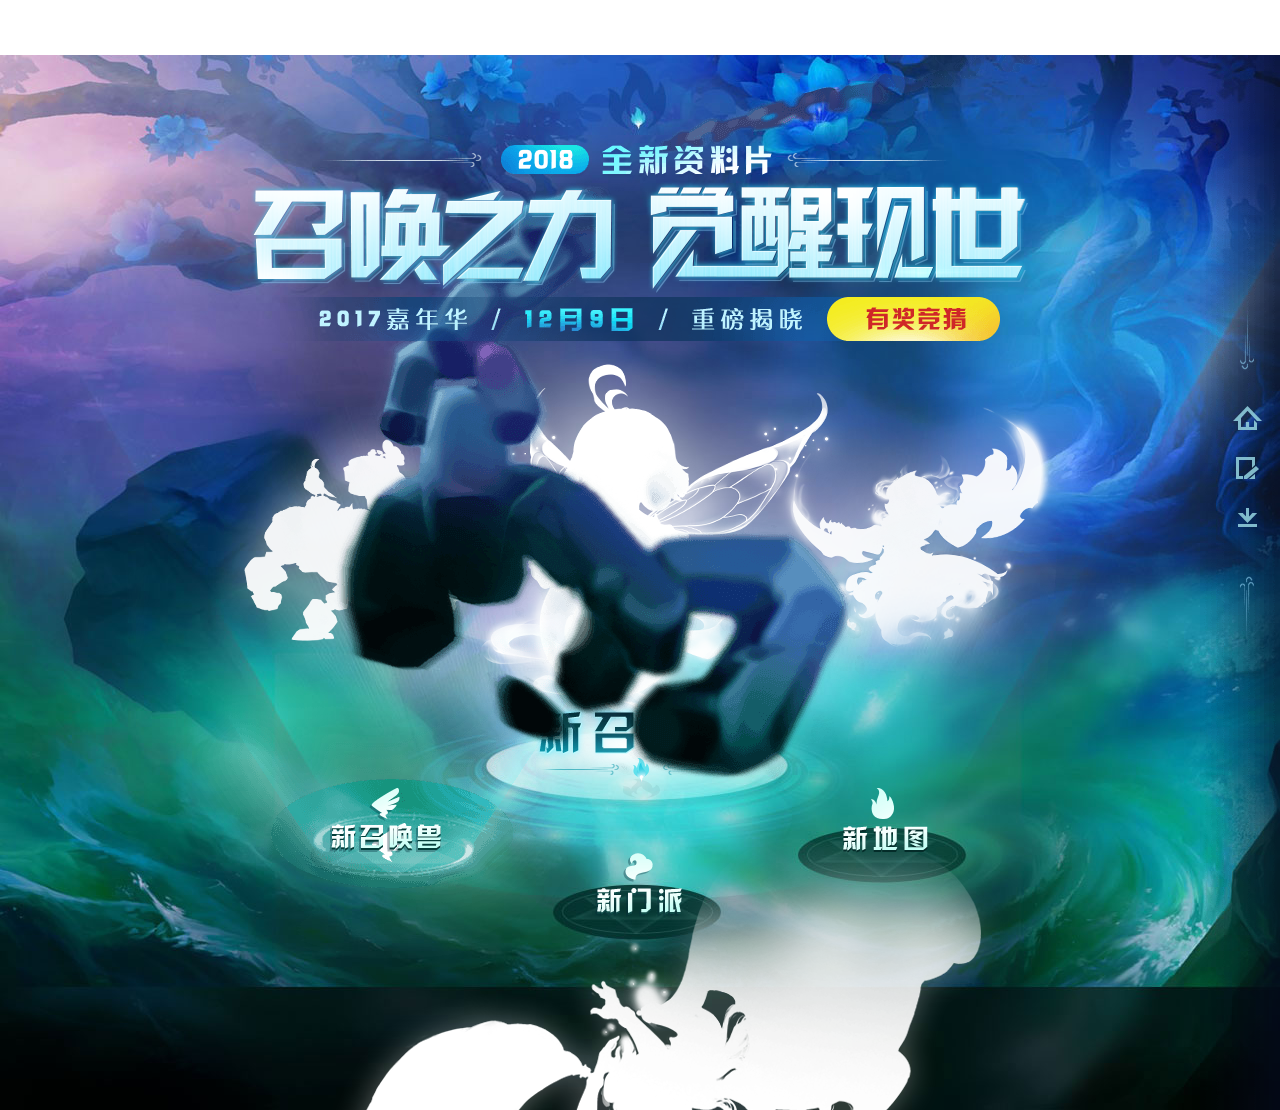
==== index.html @ ce8d1ef9 "upload" ====
<!doctype html>
<html>

<head>
    <meta charset="utf-8">
    <title>召唤之力，觉醒现世-2018《梦幻西游》电脑版全新资料片即将揭幕</title>
    <meta name="keywords" content="召唤之力,梦幻西游,资料片,2018,新门派,新召唤兽,新地图,觉醒">
    <meta name="description" content="《梦幻西游》电脑版全新资料片即将揭幕——召唤之力，觉醒现世">
    <meta name="renderer" content="webkit|ie-comp|ie-stand">
    <meta http-equiv="X-UA-Compatible" content="IE=edge,chrome=1">
    <meta name="renderer" content="webkit">
    <link rel="dns-prefetch" href="https://nie.res.netease.com">
    <!--[if lt IE 9]>
    <script src="http://res.nie.netease.com/comm/html5/html5shiv.js"></script>
    <![endif]-->
    <!--页面直接引用less文件-->
    <link rel="stylesheet" href="css/index.css">
    <script data-fixed="true">
        !function(){
            function params(u, p){
                var m = new RegExp("(?:&|/?)"+p+"=([^&$]+)").exec(u);
                return m ? m[1] : '';
            }
            if(/iphone|android|ipod/i.test(navigator.userAgent.toLowerCase()) == true && params(location.search, "from") != "mobile"){
                location.href = '//xyq.163.com/m/2017/zlp/xn/';
            }
        }();
    </script><!--ignore-->
</head>

<body>
    <!--分享设置-->
    <div id="share_content" class="hide">
        <h1>召唤之力，觉醒现世-2018《梦幻西游》电脑版全新资料片即将揭幕</h1>
        <div id="share_title" pub-name="分享标题">召唤之力，觉醒现世-2018《梦幻西游》电脑版全新资料片即将揭幕</div>
        <img id="share_pic" pub-name="分享图片" src="img/share.jpg">
        <div id="share_desc" pub-name="分享内容">《梦幻西游》电脑版全新资料片即将揭幕——召唤之力，觉醒现世</div>
    </div>
    <!--此乃头部-->
    <div id="NIE-topBar"></div>
    <div class="wrap" id="wrap">
        <div class="wbox">
            <div class="suolian-left layer" data-depth="0.2"></div>
            <div class="suolian-right layer" data-depth="0.1"></div>
        </div>
        
        <div class="piaoluo piaoluo1" id="piaoluo_a"></div>
        <div class="piaoluo piaoluo2" id="piaoluo_b"></div>
        <div class="flyflower hide"></div>
        <!-- <canvas class="flyflower" id="canvas"></canvas>-->
        <a href="//xyq.163.com/index.html" target="_blank" class="logo" title="logo"></a>
        <div class="slogan"></div>
        <div class="time">
            <a href="//xyq.netease.com/zt/2017/jnh/zhibo/index.html" target="_blank" class="btn" title="有奖竞猜"></a>
        </div>
        <div class="right-side">
            <div class="share">
                <a class="gw" href="//xyq.163.com/index.html" target="_blank" title="官网"></a>
                <a class="zc" href="//xyq.163.com/reg/" target="_blank" title="注册"></a>
                <a class="xz" href="//xyq.163.com/download/" target="_blank" title="下载"></a>
                <div id="NIE-share"></div>
            </div>            
        </div>
        <div class="new-slide">
            <div class="bd">
                <ul>
                    <li class="bdli1"><i></i><div class="txt"></div></li>
                    <li class="bdli2"><i></i><div class="txt"></div></li>
                    <li class="bdli3"><i></i><div class="txt"></div></li>
                </ul>
            </div>
            <div class="hd">
                <ul>
                    <li class="li1"></li>
                    <li class="li2"></li>
                    <li class="li3"></li>
                </ul>
            </div>
        </div>

        <!--此乃底部-->
        <div class="footer">
            <div id="NIE-copyRight"></div>
        </div>
    </div>
    
    <div class="Layer"></div>
    <!--视频弹层-->
    <div class="video-pop pop" id="video-pop">
        <a href="javascript:;" class="btn-close" title="close"></a>
        <div class="video-box"></div>
    </div>
    <div class="forcanvas" style="display: none">
        <img id="myImg1" src="img/hb_h1.png">
        <img id="myImg2" src="img/hb_h2.png">
        <img id="myImg3" src="img/hb_l1.png">
        <img id="myImg4" src="img/hb_l2.png">
    </div>
    <div style="display: none;" id="js_yingxiao" pub-name="营销点代码"></div><!--ignore-->  
    <script charset="utf-8" src="https://nie.res.netease.com/comm/js/jquery(mixNIE).1.11.js"></script>
    <script charset="utf-8" src="https://nie.res.netease.com/comm/js/nie/ref/jquery.superslide.js"></script>
    <script charset="utf-8" src="js/lib/jquery.mousewheel.js"></script>
    <script charset="utf-8" src="js/lib/parallax.js"></script>
    <!-- <script charset="utf-8" src="js/app/flyflowers.js"></script>   -->
    <script charset="utf-8" src="js/app/bundle.js"></script>  
    <!--usemin js(pkg/app.js)-->   
    <script charset="utf-8" src="js/app/common.js"></script>    
    <script charset="utf-8" src="js/app/index.js"></script>
    <!--end-->
</body>

</html>
---- css/index.css ----
@charset "utf-8";
/* CSS Document */
html,
body,
h1,
h2,
h3,
h4,
h5,
h6,
div,
dl,
dt,
dd,
ul,
ol,
li,
p,
blockquote,
pre,
hr,
figure,
table,
caption,
th,
td,
form,
fieldset,
legend,
input,
button,
textarea,
menu {
  margin: 0;
  padding: 0;
}
body {
  padding: 0;
  margin: 0;
  background: #f0f0f0;
}
html,
body,
fieldset,
img,
iframe,
abbr {
  border: 0;
}
li {
  list-style: none;
}
textarea {
  overflow: auto;
  resize: none;
}
a,
button {
  cursor: pointer;
}
h1,
h2,
h3,
h4,
h5,
h6,
strong,
b {
  font-weight: bold;
}
a,
a:hover {
  text-decoration: none;
  outline: none;
}
body,
textarea,
button {
  color: #fff;
}
html,
body {
  min-width: 1200px;
  margin: 0 auto;
  font-family: "Microsoft YaHei", simSun, "Lucida Grande", "Lucida Sans Unicode", Arial;
  font-size: 14px;
}
i,
em {
  font-style: normal;
}
.hide {
  display: none;
}
.blur {
  -webkit-filter: blur(5px);
  -moz-filter: blur(5px);
  -ms-filter: blur(5px);
  filter: blur(5px);
}
.clearfix:after {
  clear: both;
  content: '\0020';
  display: block;
  visibility: hidden;
  height: 0;
}
.clearfix {
  zoom: 1;
}
.inline-box {
  display: inline-block;
  zoom: 1;
}
/**.keyframes(demo_keyframes, {
    100% {
		.transform(rotate(360-43deg));
        margin-left: -20px;
        width: 26px;
	}
});*/
/*********** mixin function ***********/
/**
//如何声明
.ani_name(@n:ani_name){
    .keyframes(@n);
    .-frames(@-...){        
        0% {
            .opacity(0);
            @{-}transform: translate3d(0, 100%, 0);
        }
        100% {
            @{-}transform:scale(1,1);
            @{-}transform-origin:top;
        }
    }
}

//如何调用
.ani_name();
.animation(ani_name ease-out 0.4s 0.4s backwards);

**/
/**** DEMO
.opacity(0.5);
****/
/**** DEMO
.box-shadow(2px 2px 3px #aaaaaa);
****/
/**** DEMO
.inline-block();
****/
/**** DEMO
.background-rgba(rgba(255, 255, 255, 0.5));
****/
/**** DEMO
.gradient(top,#f7e7b8,#b48605);
****/
/**** DEMO
当第一个参数为top时，最后一个参数为高度，为了兼容ie低版本；
当第一个参数为left时，最后一个参数为宽度；
.gradient-opacity(top,rgba(255, 0, 0, 0),rgba(255, 0, 0, 0.5),60);
****/
#NIE-topBar {
  height: 55px;
  background: #fff;
}
.wbox {
  width: 1200px;
  margin: 0 auto;
  position: relative;
}
.wrap {
  margin: 0 auto;
  min-width: 1200px;
  max-width: 1920px;
  height: 1055px;
  position: relative;
  background: #ffffff url(../img/bg.jpg) center top no-repeat;
  overflow: hidden;
  -webkit-animation: fade ease 0.4s both 300ms 0 ease;
  -moz-animation: fade ease 0.4s both 300ms 0 ease;
  -ms-animation: fade ease 0.4s both 300ms 0 ease;
  animation: fade ease 0.4s both 300ms 0 ease;
  -o-animation: fade ease 0.4s both;
  -webkit-animation: fade ease 0.4s both;
  -moz-animation: fade ease 0.4s both;
  -ms-animation: fade ease 0.4s both;
  animation: fade ease 0.4s both;
}
.suolian-left {
  width: 947px;
  height: 724px;
  position: absolute;
  top: 0px;
  left: 50%;
  float: left;
  margin-left: -360px;
  background: url(../img/tsl.png);
  z-index: 1;
}
.suolian-left.ie {
  margin-left: -920px;
}
.suolian-right {
  width: 543px;
  height: 605px;
  position: absolute;
  top: 55px;
  left: 50%;
  float: left;
  margin-left: 940px;
  background: url(../img/tsr.png);
  z-index: 1;
}
.suolian-right.ie {
  margin-left: 380px;
}
.layer {
  -webkit-animation: fade ease 0.6s 0.5s both 300ms 0 ease;
  -moz-animation: fade ease 0.6s 0.5s both 300ms 0 ease;
  -ms-animation: fade ease 0.6s 0.5s both 300ms 0 ease;
  animation: fade ease 0.6s 0.5s both 300ms 0 ease;
  -o-animation: fade ease 0.6s 0.5s both;
  -webkit-animation: fade ease 0.6s 0.5s both;
  -moz-animation: fade ease 0.6s 0.5s both;
  -ms-animation: fade ease 0.6s 0.5s both;
  animation: fade ease 0.6s 0.5s both;
}
.flyflower {
  width: 1920px;
  height: 100%;
  position: absolute;
  top: 0;
  left: 50%;
  margin-left: -960px;
  background: url(../img/flower.png) center top no-repeat;
}
.piaoluo {
  pointer-events: none;
  width: 1000px;
  height: 130%;
  position: absolute !important;
  top: -440px;
  left: 50%;
  -o-transition: all 1s;
  -webkit-transition: all 1s;
  -moz-transition: all 1s;
  -ms-transition: all 1s;
  transition: all 1s;
}
.piaoluo.piaoluo2 {
  margin-left: -1000px;
}
.piaoluo.on {
  -webkit-opacity: 1;
  -moz-opacity: 1;
  opacity: 1;
  filter: alpha(opacity=100);
}
.flyflower1 {
  width: 1920px;
  height: 100%;
  position: absolute;
  top: 0;
  left: 50%;
}
.logo {
  width: 250px;
  height: 123px;
  display: block;
  position: absolute;
  top: 10px;
  left: 10px;
  z-index: 1;
  background: url(https://webinput.nie.netease.com/img/xyq/logo.png/250);
  -webkit-animation: fadeInDown 0.4s 0.4s both 300ms 0 ease;
  -moz-animation: fadeInDown 0.4s 0.4s both 300ms 0 ease;
  -ms-animation: fadeInDown 0.4s 0.4s both 300ms 0 ease;
  animation: fadeInDown 0.4s 0.4s both 300ms 0 ease;
  -o-animation: fadeInDown 0.4s 0.4s both;
  -webkit-animation: fadeInDown 0.4s 0.4s both;
  -moz-animation: fadeInDown 0.4s 0.4s both;
  -ms-animation: fadeInDown 0.4s 0.4s both;
  animation: fadeInDown 0.4s 0.4s both;
}
@-webkit-keyframes bounceIn {
  0%,
  20%,
  40%,
  60%,
  80%,
  100% {
    -webkit-transition-timing-function: cubic-bezier(0.215, 0.61, 0.355, 1);
  }
  0% {
    opacity: 0;
    -webkit-transform: scale3d(0, 0, 0);
  }
  40% {
    opacity: 1;
    -webkit-transform: scale3d(1.1, 1.1, 1.1);
  }
  70% {
    -webkit-transform: scale3d(0.9, 0.9, 0.9);
  }
  100% {
    opacity: 1;
    -webkit-transform: scale3d(1, 1, 1);
  }
}
@-moz-keyframes bounceIn {
  0%,
  20%,
  40%,
  60%,
  80%,
  100% {
    -moz-transition-timing-function: cubic-bezier(0.215, 0.61, 0.355, 1);
  }
  0% {
    opacity: 0;
    -moz-transform: scale3d(0, 0, 0);
  }
  40% {
    opacity: 1;
    -moz-transform: scale3d(1.1, 1.1, 1.1);
  }
  70% {
    -moz-transform: scale3d(0.9, 0.9, 0.9);
  }
  100% {
    opacity: 1;
    -moz-transform: scale3d(1, 1, 1);
  }
}
@-o-keyframes bounceIn {
  0%,
  20%,
  40%,
  60%,
  80%,
  100% {
    -o-transition-timing-function: cubic-bezier(0.215, 0.61, 0.355, 1);
  }
  0% {
    opacity: 0;
    -o-transform: scale3d(0, 0, 0);
  }
  40% {
    opacity: 1;
    -o-transform: scale3d(1.1, 1.1, 1.1);
  }
  70% {
    -o-transform: scale3d(0.9, 0.9, 0.9);
  }
  100% {
    opacity: 1;
    -o-transform: scale3d(1, 1, 1);
  }
}
@-ms-keyframes bounceIn {
  0%,
  20%,
  40%,
  60%,
  80%,
  100% {
    -ms-transition-timing-function: cubic-bezier(0.215, 0.61, 0.355, 1);
  }
  0% {
    opacity: 0;
    -ms-transform: scale3d(0, 0, 0);
  }
  40% {
    opacity: 1;
    -ms-transform: scale3d(1.1, 1.1, 1.1);
  }
  70% {
    -ms-transform: scale3d(0.9, 0.9, 0.9);
  }
  100% {
    opacity: 1;
    -ms-transform: scale3d(1, 1, 1);
  }
}
@keyframes bounceIn {
  0%,
  20%,
  40%,
  60%,
  80%,
  100% {
    transition-timing-function: cubic-bezier(0.215, 0.61, 0.355, 1);
  }
  0% {
    opacity: 0;
    transform: scale3d(0, 0, 0);
  }
  40% {
    opacity: 1;
    transform: scale3d(1.1, 1.1, 1.1);
  }
  70% {
    transform: scale3d(0.9, 0.9, 0.9);
  }
  100% {
    opacity: 1;
    transform: scale3d(1, 1, 1);
  }
}
@-webkit-keyframes bounceIn {
  0%,
  20%,
  40%,
  60%,
  80%,
  100% {
    -webkit-transition-timing-function: cubic-bezier(0.215, 0.61, 0.355, 1);
  }
  0% {
    opacity: 0;
    -webkit-transform: scale3d(0, 0, 0);
  }
  40% {
    opacity: 1;
    -webkit-transform: scale3d(1.1, 1.1, 1.1);
  }
  70% {
    -webkit-transform: scale3d(0.9, 0.9, 0.9);
  }
  100% {
    opacity: 1;
    -webkit-transform: scale3d(1, 1, 1);
  }
}
@-moz-keyframes bounceIn {
  0%,
  20%,
  40%,
  60%,
  80%,
  100% {
    -moz-transition-timing-function: cubic-bezier(0.215, 0.61, 0.355, 1);
  }
  0% {
    opacity: 0;
    -moz-transform: scale3d(0, 0, 0);
  }
  40% {
    opacity: 1;
    -moz-transform: scale3d(1.1, 1.1, 1.1);
  }
  70% {
    -moz-transform: scale3d(0.9, 0.9, 0.9);
  }
  100% {
    opacity: 1;
    -moz-transform: scale3d(1, 1, 1);
  }
}
@-o-keyframes bounceIn {
  0%,
  20%,
  40%,
  60%,
  80%,
  100% {
    -o-transition-timing-function: cubic-bezier(0.215, 0.61, 0.355, 1);
  }
  0% {
    opacity: 0;
    -o-transform: scale3d(0, 0, 0);
  }
  40% {
    opacity: 1;
    -o-transform: scale3d(1.1, 1.1, 1.1);
  }
  70% {
    -o-transform: scale3d(0.9, 0.9, 0.9);
  }
  100% {
    opacity: 1;
    -o-transform: scale3d(1, 1, 1);
  }
}
@-ms-keyframes bounceIn {
  0%,
  20%,
  40%,
  60%,
  80%,
  100% {
    -ms-transition-timing-function: cubic-bezier(0.215, 0.61, 0.355, 1);
  }
  0% {
    opacity: 0;
    -ms-transform: scale3d(0, 0, 0);
  }
  40% {
    opacity: 1;
    -ms-transform: scale3d(1.1, 1.1, 1.1);
  }
  70% {
    -ms-transform: scale3d(0.9, 0.9, 0.9);
  }
  100% {
    opacity: 1;
    -ms-transform: scale3d(1, 1, 1);
  }
}
@keyframes bounceIn {
  0%,
  20%,
  40%,
  60%,
  80%,
  100% {
    transition-timing-function: cubic-bezier(0.215, 0.61, 0.355, 1);
  }
  0% {
    opacity: 0;
    transform: scale3d(0, 0, 0);
  }
  40% {
    opacity: 1;
    transform: scale3d(1.1, 1.1, 1.1);
  }
  70% {
    transform: scale3d(0.9, 0.9, 0.9);
  }
  100% {
    opacity: 1;
    transform: scale3d(1, 1, 1);
  }
}
.slogan {
  width: 782px;
  height: 149px;
  position: absolute;
  top: 90px;
  left: 50%;
  margin-left: -391px;
  z-index: 1;
  background: url(../img/slogan.png);
  -webkit-animation: fadeInDown 0.4s 0.5s both 300ms 0 ease;
  -moz-animation: fadeInDown 0.4s 0.5s both 300ms 0 ease;
  -ms-animation: fadeInDown 0.4s 0.5s both 300ms 0 ease;
  animation: fadeInDown 0.4s 0.5s both 300ms 0 ease;
  -o-animation: fadeInDown 0.4s 0.5s both;
  -webkit-animation: fadeInDown 0.4s 0.5s both;
  -moz-animation: fadeInDown 0.4s 0.5s both;
  -ms-animation: fadeInDown 0.4s 0.5s both;
  animation: fadeInDown 0.4s 0.5s both;
}
@-webkit-keyframes fadeInDown {
  0% {
    -webkit-opacity: 0;
    -moz-opacity: 0;
    opacity: 0;
    filter: alpha(opacity=0);
    -webkit-transform: translate3d(0, -100%, 0);
  }
  100% {
    -webkit-opacity: 100;
    -moz-opacity: 100;
    opacity: 100;
    filter: alpha(opacity=10000);
    -webkit-transform: none;
  }
}
@-moz-keyframes fadeInDown {
  0% {
    -webkit-opacity: 0;
    -moz-opacity: 0;
    opacity: 0;
    filter: alpha(opacity=0);
    -moz-transform: translate3d(0, -100%, 0);
  }
  100% {
    -webkit-opacity: 100;
    -moz-opacity: 100;
    opacity: 100;
    filter: alpha(opacity=10000);
    -moz-transform: none;
  }
}
@-o-keyframes fadeInDown {
  0% {
    -webkit-opacity: 0;
    -moz-opacity: 0;
    opacity: 0;
    filter: alpha(opacity=0);
    -o-transform: translate3d(0, -100%, 0);
  }
  100% {
    -webkit-opacity: 100;
    -moz-opacity: 100;
    opacity: 100;
    filter: alpha(opacity=10000);
    -o-transform: none;
  }
}
@-ms-keyframes fadeInDown {
  0% {
    -webkit-opacity: 0;
    -moz-opacity: 0;
    opacity: 0;
    filter: alpha(opacity=0);
    -ms-transform: translate3d(0, -100%, 0);
  }
  100% {
    -webkit-opacity: 100;
    -moz-opacity: 100;
    opacity: 100;
    filter: alpha(opacity=10000);
    -ms-transform: none;
  }
}
@keyframes fadeInDown {
  0% {
    -webkit-opacity: 0;
    -moz-opacity: 0;
    opacity: 0;
    filter: alpha(opacity=0);
    transform: translate3d(0, -100%, 0);
  }
  100% {
    -webkit-opacity: 100;
    -moz-opacity: 100;
    opacity: 100;
    filter: alpha(opacity=10000);
    transform: none;
  }
}
@-webkit-keyframes fadeInDown {
  0% {
    -webkit-opacity: 0;
    -moz-opacity: 0;
    opacity: 0;
    filter: alpha(opacity=0);
    -webkit-transform: translate3d(0, -100%, 0);
  }
  100% {
    -webkit-opacity: 100;
    -moz-opacity: 100;
    opacity: 100;
    filter: alpha(opacity=10000);
    -webkit-transform: none;
  }
}
@-moz-keyframes fadeInDown {
  0% {
    -webkit-opacity: 0;
    -moz-opacity: 0;
    opacity: 0;
    filter: alpha(opacity=0);
    -moz-transform: translate3d(0, -100%, 0);
  }
  100% {
    -webkit-opacity: 100;
    -moz-opacity: 100;
    opacity: 100;
    filter: alpha(opacity=10000);
    -moz-transform: none;
  }
}
@-o-keyframes fadeInDown {
  0% {
    -webkit-opacity: 0;
    -moz-opacity: 0;
    opacity: 0;
    filter: alpha(opacity=0);
    -o-transform: translate3d(0, -100%, 0);
  }
  100% {
    -webkit-opacity: 100;
    -moz-opacity: 100;
    opacity: 100;
    filter: alpha(opacity=10000);
    -o-transform: none;
  }
}
@-ms-keyframes fadeInDown {
  0% {
    -webkit-opacity: 0;
    -moz-opacity: 0;
    opacity: 0;
    filter: alpha(opacity=0);
    -ms-transform: translate3d(0, -100%, 0);
  }
  100% {
    -webkit-opacity: 100;
    -moz-opacity: 100;
    opacity: 100;
    filter: alpha(opacity=10000);
    -ms-transform: none;
  }
}
@keyframes fadeInDown {
  0% {
    -webkit-opacity: 0;
    -moz-opacity: 0;
    opacity: 0;
    filter: alpha(opacity=0);
    transform: translate3d(0, -100%, 0);
  }
  100% {
    -webkit-opacity: 100;
    -moz-opacity: 100;
    opacity: 100;
    filter: alpha(opacity=10000);
    transform: none;
  }
}
.time {
  width: 707px;
  height: 44px;
  position: absolute;
  top: 242px;
  left: 50%;
  margin-left: -450px;
  z-index: 1;
  background: url(../img/time.png);
  -webkit-animation: fadeInDown 0.4s 0.4s both 300ms 0 ease;
  -moz-animation: fadeInDown 0.4s 0.4s both 300ms 0 ease;
  -ms-animation: fadeInDown 0.4s 0.4s both 300ms 0 ease;
  animation: fadeInDown 0.4s 0.4s both 300ms 0 ease;
  -o-animation: fadeInDown 0.4s 0.4s both;
  -webkit-animation: fadeInDown 0.4s 0.4s both;
  -moz-animation: fadeInDown 0.4s 0.4s both;
  -ms-animation: fadeInDown 0.4s 0.4s both;
  animation: fadeInDown 0.4s 0.4s both;
}
.time .btn {
  width: 173px;
  height: 44px;
  position: absolute;
  top: 0;
  right: -103px;
  background: url(../img/btn.png);
  -webkit-animation: hori ease-in-out 0.6s alternate infinite 300ms 0 ease;
  -moz-animation: hori ease-in-out 0.6s alternate infinite 300ms 0 ease;
  -ms-animation: hori ease-in-out 0.6s alternate infinite 300ms 0 ease;
  animation: hori ease-in-out 0.6s alternate infinite 300ms 0 ease;
  -o-animation: hori ease-in-out 0.6s alternate infinite;
  -webkit-animation: hori ease-in-out 0.6s alternate infinite;
  -moz-animation: hori ease-in-out 0.6s alternate infinite;
  -ms-animation: hori ease-in-out 0.6s alternate infinite;
  animation: hori ease-in-out 0.6s alternate infinite;
}
.new-slide {
  width: 1390px;
  height: 600px;
  position: absolute;
  top: 162px;
  left: 50%;
  margin-left: -695px;
  -webkit-animation: fade 0.5s 0.4s both 300ms 0 ease;
  -moz-animation: fade 0.5s 0.4s both 300ms 0 ease;
  -ms-animation: fade 0.5s 0.4s both 300ms 0 ease;
  animation: fade 0.5s 0.4s both 300ms 0 ease;
  -o-animation: fade 0.5s 0.4s both;
  -webkit-animation: fade 0.5s 0.4s both;
  -moz-animation: fade 0.5s 0.4s both;
  -ms-animation: fade 0.5s 0.4s both;
  animation: fade 0.5s 0.4s both;
}
.new-slide .bd li {
  width: 1390px;
  height: 600px;
  position: relative;
}
.new-slide .bd li i {
  width: 612px;
  height: 436px;
  display: block;
  position: absolute;
  bottom: 0;
}
.new-slide .bd li .txt {
  width: 399px;
  height: 160px;
  position: absolute;
  top: 450px;
  left: 50%;
  margin-left: -200px;
}
.new-slide .bd li.bdli1 i {
  left: 141px;
  bottom: -148px;
  background: url(../img/icon_xzhs_h.png);
}
.new-slide .bd li.bdli2 i {
  width: 525px;
  height: 425px;
  left: 50%;
  margin-left: -264px;
  bottom: -200px;
  background: url(../img/icon_xmp_h.png);
}
.new-slide .bd li.bdli3 i {
  right: 142px;
  bottom: -148px;
  background: url(../img/icon_xdt_h.png);
}
.new-slide .bd li.bdli1 .txt {
  background: url(../img/xzhs_txt.png) center center no-repeat;
}
.new-slide .bd li.bdli2 .txt {
  background: url(../img/xmp_txt.png) center center no-repeat;
}
.new-slide .bd li.bdli3 .txt {
  background: url(../img/xdt_txt.png) center center no-repeat;
}
.new-slide .bd li.on .txt {
  -webkit-animation: fadeDown 0.4s 0.2s both 300ms 0 ease;
  -moz-animation: fadeDown 0.4s 0.2s both 300ms 0 ease;
  -ms-animation: fadeDown 0.4s 0.2s both 300ms 0 ease;
  animation: fadeDown 0.4s 0.2s both 300ms 0 ease;
  -o-animation: fadeDown 0.4s 0.2s both;
  -webkit-animation: fadeDown 0.4s 0.2s both;
  -moz-animation: fadeDown 0.4s 0.2s both;
  -ms-animation: fadeDown 0.4s 0.2s both;
  animation: fadeDown 0.4s 0.2s both;
}
.new-slide .bdli1 {
  background: url(../img/xzhs.png) 56% bottom no-repeat;
}
.new-slide .bdli2 {
  background: url(../img/xmp.png) 54% bottom no-repeat;
}
.new-slide .bdli3 {
  background: url(../img/xdt.png) center 50px no-repeat;
}
.new-slide .hd li {
  width: 170px;
  height: 96px;
  left: 50%;
  position: absolute;
  cursor: pointer;
  bottom: -36px;
  -o-transition: all 0.5s;
  -webkit-transition: all 0.5s;
  -moz-transition: all 0.5s;
  -ms-transition: all 0.5s;
  transition: all 0.5s;
}
.new-slide .hd li.on {
  -webkit-opacity: 0;
  -moz-opacity: 0;
  opacity: 0;
  filter: alpha(opacity=0);
  bottom: -56px;
}
.new-slide .hd .li1 {
  margin-left: -340px;
  background: url(../img/icon_xzhs.png) center bottom no-repeat;
}
.new-slide .hd .li2 {
  margin-left: -87px;
  bottom: -100px;
  background: url(../img/icon_xmp.png) center bottom no-repeat;
}
.new-slide .hd .li2.on {
  bottom: -120px;
}
.new-slide .hd .li3 {
  margin-left: 160px;
  background: url(../img/icon_xdt.png) center bottom no-repeat;
}
.right-side {
  width: 80px;
  height: 1055px;
  position: absolute;
  top: 0;
  right: 0;
  z-index: 2;
  background: url(../img/rbg.png);
  -webkit-animation: fadeInRight 0.4s 0.4s both 300ms 0 ease;
  -moz-animation: fadeInRight 0.4s 0.4s both 300ms 0 ease;
  -ms-animation: fadeInRight 0.4s 0.4s both 300ms 0 ease;
  animation: fadeInRight 0.4s 0.4s both 300ms 0 ease;
  -o-animation: fadeInRight 0.4s 0.4s both;
  -webkit-animation: fadeInRight 0.4s 0.4s both;
  -moz-animation: fadeInRight 0.4s 0.4s both;
  -ms-animation: fadeInRight 0.4s 0.4s both;
  animation: fadeInRight 0.4s 0.4s both;
}
@-webkit-keyframes fadeInRight {
  0% {
    -webkit-opacity: 0;
    -moz-opacity: 0;
    opacity: 0;
    filter: alpha(opacity=0);
    -webkit-transform: translate(100%, 0);
  }
  100% {
    -webkit-opacity: 100;
    -moz-opacity: 100;
    opacity: 100;
    filter: alpha(opacity=10000);
    -webkit-transform: none;
  }
}
@-moz-keyframes fadeInRight {
  0% {
    -webkit-opacity: 0;
    -moz-opacity: 0;
    opacity: 0;
    filter: alpha(opacity=0);
    -moz-transform: translate(100%, 0);
  }
  100% {
    -webkit-opacity: 100;
    -moz-opacity: 100;
    opacity: 100;
    filter: alpha(opacity=10000);
    -moz-transform: none;
  }
}
@-o-keyframes fadeInRight {
  0% {
    -webkit-opacity: 0;
    -moz-opacity: 0;
    opacity: 0;
    filter: alpha(opacity=0);
    -o-transform: translate(100%, 0);
  }
  100% {
    -webkit-opacity: 100;
    -moz-opacity: 100;
    opacity: 100;
    filter: alpha(opacity=10000);
    -o-transform: none;
  }
}
@-ms-keyframes fadeInRight {
  0% {
    -webkit-opacity: 0;
    -moz-opacity: 0;
    opacity: 0;
    filter: alpha(opacity=0);
    -ms-transform: translate(100%, 0);
  }
  100% {
    -webkit-opacity: 100;
    -moz-opacity: 100;
    opacity: 100;
    filter: alpha(opacity=10000);
    -ms-transform: none;
  }
}
@keyframes fadeInRight {
  0% {
    -webkit-opacity: 0;
    -moz-opacity: 0;
    opacity: 0;
    filter: alpha(opacity=0);
    transform: translate(100%, 0);
  }
  100% {
    -webkit-opacity: 100;
    -moz-opacity: 100;
    opacity: 100;
    filter: alpha(opacity=10000);
    transform: none;
  }
}
@-webkit-keyframes fadeInRight {
  0% {
    -webkit-opacity: 0;
    -moz-opacity: 0;
    opacity: 0;
    filter: alpha(opacity=0);
    -webkit-transform: translate(100%, 0);
  }
  100% {
    -webkit-opacity: 100;
    -moz-opacity: 100;
    opacity: 100;
    filter: alpha(opacity=10000);
    -webkit-transform: none;
  }
}
@-moz-keyframes fadeInRight {
  0% {
    -webkit-opacity: 0;
    -moz-opacity: 0;
    opacity: 0;
    filter: alpha(opacity=0);
    -moz-transform: translate(100%, 0);
  }
  100% {
    -webkit-opacity: 100;
    -moz-opacity: 100;
    opacity: 100;
    filter: alpha(opacity=10000);
    -moz-transform: none;
  }
}
@-o-keyframes fadeInRight {
  0% {
    -webkit-opacity: 0;
    -moz-opacity: 0;
    opacity: 0;
    filter: alpha(opacity=0);
    -o-transform: translate(100%, 0);
  }
  100% {
    -webkit-opacity: 100;
    -moz-opacity: 100;
    opacity: 100;
    filter: alpha(opacity=10000);
    -o-transform: none;
  }
}
@-ms-keyframes fadeInRight {
  0% {
    -webkit-opacity: 0;
    -moz-opacity: 0;
    opacity: 0;
    filter: alpha(opacity=0);
    -ms-transform: translate(100%, 0);
  }
  100% {
    -webkit-opacity: 100;
    -moz-opacity: 100;
    opacity: 100;
    filter: alpha(opacity=10000);
    -ms-transform: none;
  }
}
@keyframes fadeInRight {
  0% {
    -webkit-opacity: 0;
    -moz-opacity: 0;
    opacity: 0;
    filter: alpha(opacity=0);
    transform: translate(100%, 0);
  }
  100% {
    -webkit-opacity: 100;
    -moz-opacity: 100;
    opacity: 100;
    filter: alpha(opacity=10000);
    transform: none;
  }
}
.right-side .share {
  width: 30px;
  position: absolute;
  top: 50%;
  right: 18px;
  margin-top: -200px;
}
.right-side .share:before,
.right-side .share:after {
  content: '';
  width: 14px;
  height: 77px;
  display: block;
  position: absolute;
  left: 50%;
  margin-left: -7px;
}
.right-side .share:before {
  top: -90px;
  background: url(../img/line1.png);
}
.right-side .share:after {
  bottom: -100px;
  background: url(../img/line2.png);
}
.right-side a {
  width: 30px;
  height: 30px;
  margin-top: 20px;
  display: block;
}
.right-side .gw {
  background: url(../img/home.png) center center no-repeat;
}
.right-side .gw:hover {
  background: url(../img/home_hover.png) center center no-repeat;
}
.right-side .zc {
  background: url(../img/ing.png) center center no-repeat;
}
.right-side .zc:hover {
  background: url(../img/ing_h.png) center center no-repeat;
}
.right-side .xz {
  background: url(../img/down.png) center center no-repeat;
}
.right-side .xz:hover {
  background: url(../img/down_h.png) center center no-repeat;
}
.right-side #NIE-share {
  text-align: center;
  margin-top: 20px;
}
.right-side #NIE-share .NIE-share {
  width: 30px;
}
.right-side #NIE-share .NIE-share .NIE-share-txt {
  height: 22px;
  line-height: 22px;
  font-size: 12px;
  margin-right: 6px;
  color: #fff;
  display: none;
}
.right-side #NIE-share .NIE-share .NIE-share-iconBtn a {
  color: #83bccc;
  font-size: 30px;
  margin-right: 0;
  margin-top: 8px;
  text-indent: -9999px;
  width: 30px!important;
  height: 30px!important;
}
.right-side #NIE-share .NIE-share .NIE-share-iconBtn a span {
  height: 22px;
  font-size: 22px;
  line-height: 22px;
}
.right-side #NIE-share .NIE-share .NIE-share-iconBtn a em {
  font-size: 12px;
  height: 22px;
  line-height: 22px;
}
.right-side #NIE-share .NIE-share .NIE-share-iconBtn a:hover {
  color: #bc9d59;
}
.right-side #NIE-share .NIE-share .NIE-share-iconBtn a.morebtn {
  margin-right: 0;
}
.right-side #NIE-share .NIE-share .NIE-share-btn23 {
  background: url(../img/share.png);
}
.right-side #NIE-share .NIE-share .NIE-share-btn22 {
  background: url(../img/share.png) 0 -39px;
}
.right-side #NIE-share .NIE-share .NIE-share-btn2 {
  background: url(../img/share.png) 0 -77px;
}
.right-side #NIE-share .NIE-share .morebtn {
  background: url(../img/share.png) 0 bottom;
}
.right-side #NIE-share .NIE-share .NIE-share-btn23:hover {
  background: url(../img/share_h.png);
}
.right-side #NIE-share .NIE-share .NIE-share-btn22:hover {
  background: url(../img/share_h.png) 0 -39px;
}
.right-side #NIE-share .NIE-share .NIE-share-btn2:hover {
  background: url(../img/share_h.png) 0 -77px;
}
.right-side #NIE-share .NIE-share .morebtn:hover {
  background: url(../img/share_h.png) 0 bottom;
}
.right-side #NIE-share .NIE-share .NIE-share1 .NIE-share-more {
  bottom: 0;
  right: 30px;
}
.right-side #NIE-share .NIE-share1 .NIE-share-more {
  top: 131px;
  right: 55px;
}
.right-side #NIE-share .NIE-share1 .NIE-share-more a {
  margin-top: 0;
}
/* 页脚 */
.footer {
  width: 100%;
  position: absolute;
  bottom: 38px;
}
.footer a {
  color: #fff;
}
.footer #NIE-copyRight-corp {
  padding: 0!important;
}
.footer #NIE-copyRight,
.footer #NIE-copyRight-corp {
  width: 1180px!important;
  margin: 0 auto;
  text-align: center!important;
}
.footer #NIE-copyRight #ncp-l3,
.footer #NIE-copyRight-corp #ncp-l3 {
  width: 100%;
  line-height: 1.6em;
}
.footer #NIE-copyRight .nie-copyright-new-inner {
  padding: 0px;
}
/***弹层***/
.video-pop {
  width: 800px;
  height: 510px;
  display: none;
  position: fixed;
  top: 50%;
  left: 50%;
  z-index: 10001;
}
.video-pop .btn-close {
  width: 58px;
  height: 58px;
  display: block;
  position: absolute;
  top: 0;
  right: -68px;
  background: url(../img/close.png) no-repeat;
  -o-transition: transform 0.4s ease-in-out;
  -webkit-transition: transform 0.4s ease-in-out;
  -moz-transition: transform 0.4s ease-in-out;
  -ms-transition: transform 0.4s ease-in-out;
  transition: transform 0.4s ease-in-out;
}
.video-pop .btn-close:hover {
  -o-transform: rotate(180deg);
  -webkit-transform: rotate(180deg);
  -moz-transform: rotate(180deg);
  -ms-transform: rotate(180deg);
  transform: rotate(180deg);
}
.video-pop .video-box {
  background: #fff;
  width: 800px;
  height: 450px;
}
::-webkit-input-placeholder {
  /* WebKit browsers */
  color: #806551;
}
:-moz-placeholder {
  /* Mozilla Firefox 4 to 18 */
  color: #806551;
}
::-moz-placeholder {
  /* Mozilla Firefox 19+ */
  color: #806551;
}
:-ms-input-placeholder {
  /* Internet Explorer 10+ */
  color: #806551;
}
@-webkit-keyframes rotate {
  0% {
    -o-transform: rotate(0);
    -webkit-transform: rotate(0);
    -moz-transform: rotate(0);
    -ms-transform: rotate(0);
    transform: rotate(0);
  }
  100% {
    -o-transform: rotate(360deg);
    -webkit-transform: rotate(360deg);
    -moz-transform: rotate(360deg);
    -ms-transform: rotate(360deg);
    transform: rotate(360deg);
  }
}
@-moz-keyframes rotate {
  0% {
    -o-transform: rotate(0);
    -webkit-transform: rotate(0);
    -moz-transform: rotate(0);
    -ms-transform: rotate(0);
    transform: rotate(0);
  }
  100% {
    -o-transform: rotate(360deg);
    -webkit-transform: rotate(360deg);
    -moz-transform: rotate(360deg);
    -ms-transform: rotate(360deg);
    transform: rotate(360deg);
  }
}
@-ms-keyframes rotate {
  0% {
    -o-transform: rotate(0);
    -webkit-transform: rotate(0);
    -moz-transform: rotate(0);
    -ms-transform: rotate(0);
    transform: rotate(0);
  }
  100% {
    -o-transform: rotate(360deg);
    -webkit-transform: rotate(360deg);
    -moz-transform: rotate(360deg);
    -ms-transform: rotate(360deg);
    transform: rotate(360deg);
  }
}
@-o-keyframes rotate {
  0% {
    -o-transform: rotate(0);
    -webkit-transform: rotate(0);
    -moz-transform: rotate(0);
    -ms-transform: rotate(0);
    transform: rotate(0);
  }
  100% {
    -o-transform: rotate(360deg);
    -webkit-transform: rotate(360deg);
    -moz-transform: rotate(360deg);
    -ms-transform: rotate(360deg);
    transform: rotate(360deg);
  }
}
@keyframes rotate {
  0% {
    -o-transform: rotate(0);
    -webkit-transform: rotate(0);
    -moz-transform: rotate(0);
    -ms-transform: rotate(0);
    transform: rotate(0);
  }
  100% {
    -o-transform: rotate(360deg);
    -webkit-transform: rotate(360deg);
    -moz-transform: rotate(360deg);
    -ms-transform: rotate(360deg);
    transform: rotate(360deg);
  }
}
@-webkit-keyframes fade {
  0% {
    -webkit-opacity: 0;
    -moz-opacity: 0;
    opacity: 0;
    filter: alpha(opacity=0);
  }
  100% {
    -webkit-opacity: 1;
    -moz-opacity: 1;
    opacity: 1;
    filter: alpha(opacity=100);
  }
}
@-moz-keyframes fade {
  0% {
    -webkit-opacity: 0;
    -moz-opacity: 0;
    opacity: 0;
    filter: alpha(opacity=0);
  }
  100% {
    -webkit-opacity: 1;
    -moz-opacity: 1;
    opacity: 1;
    filter: alpha(opacity=100);
  }
}
@-ms-keyframes fade {
  0% {
    -webkit-opacity: 0;
    -moz-opacity: 0;
    opacity: 0;
    filter: alpha(opacity=0);
  }
  100% {
    -webkit-opacity: 1;
    -moz-opacity: 1;
    opacity: 1;
    filter: alpha(opacity=100);
  }
}
@-o-keyframes fade {
  0% {
    -webkit-opacity: 0;
    -moz-opacity: 0;
    opacity: 0;
    filter: alpha(opacity=0);
  }
  100% {
    -webkit-opacity: 1;
    -moz-opacity: 1;
    opacity: 1;
    filter: alpha(opacity=100);
  }
}
@keyframes fade {
  0% {
    -webkit-opacity: 0;
    -moz-opacity: 0;
    opacity: 0;
    filter: alpha(opacity=0);
  }
  100% {
    -webkit-opacity: 1;
    -moz-opacity: 1;
    opacity: 1;
    filter: alpha(opacity=100);
  }
}
@-webkit-keyframes fadeDown {
  0% {
    -webkit-opacity: 0;
    -moz-opacity: 0;
    opacity: 0;
    filter: alpha(opacity=0);
    -o-transform: translateY(30px);
    -webkit-transform: translateY(30px);
    -moz-transform: translateY(30px);
    -ms-transform: translateY(30px);
    transform: translateY(30px);
  }
  100% {
    -webkit-opacity: 1;
    -moz-opacity: 1;
    opacity: 1;
    filter: alpha(opacity=100);
    -o-transform: translateY(0);
    -webkit-transform: translateY(0);
    -moz-transform: translateY(0);
    -ms-transform: translateY(0);
    transform: translateY(0);
  }
}
@-moz-keyframes fadeDown {
  0% {
    -webkit-opacity: 0;
    -moz-opacity: 0;
    opacity: 0;
    filter: alpha(opacity=0);
    -o-transform: translateY(30px);
    -webkit-transform: translateY(30px);
    -moz-transform: translateY(30px);
    -ms-transform: translateY(30px);
    transform: translateY(30px);
  }
  100% {
    -webkit-opacity: 1;
    -moz-opacity: 1;
    opacity: 1;
    filter: alpha(opacity=100);
    -o-transform: translateY(0);
    -webkit-transform: translateY(0);
    -moz-transform: translateY(0);
    -ms-transform: translateY(0);
    transform: translateY(0);
  }
}
@-ms-keyframes fadeDown {
  0% {
    -webkit-opacity: 0;
    -moz-opacity: 0;
    opacity: 0;
    filter: alpha(opacity=0);
    -o-transform: translateY(30px);
    -webkit-transform: translateY(30px);
    -moz-transform: translateY(30px);
    -ms-transform: translateY(30px);
    transform: translateY(30px);
  }
  100% {
    -webkit-opacity: 1;
    -moz-opacity: 1;
    opacity: 1;
    filter: alpha(opacity=100);
    -o-transform: translateY(0);
    -webkit-transform: translateY(0);
    -moz-transform: translateY(0);
    -ms-transform: translateY(0);
    transform: translateY(0);
  }
}
@-o-keyframes fadeDown {
  0% {
    -webkit-opacity: 0;
    -moz-opacity: 0;
    opacity: 0;
    filter: alpha(opacity=0);
    -o-transform: translateY(30px);
    -webkit-transform: translateY(30px);
    -moz-transform: translateY(30px);
    -ms-transform: translateY(30px);
    transform: translateY(30px);
  }
  100% {
    -webkit-opacity: 1;
    -moz-opacity: 1;
    opacity: 1;
    filter: alpha(opacity=100);
    -o-transform: translateY(0);
    -webkit-transform: translateY(0);
    -moz-transform: translateY(0);
    -ms-transform: translateY(0);
    transform: translateY(0);
  }
}
@keyframes fadeDown {
  0% {
    -webkit-opacity: 0;
    -moz-opacity: 0;
    opacity: 0;
    filter: alpha(opacity=0);
    -o-transform: translateY(30px);
    -webkit-transform: translateY(30px);
    -moz-transform: translateY(30px);
    -ms-transform: translateY(30px);
    transform: translateY(30px);
  }
  100% {
    -webkit-opacity: 1;
    -moz-opacity: 1;
    opacity: 1;
    filter: alpha(opacity=100);
    -o-transform: translateY(0);
    -webkit-transform: translateY(0);
    -moz-transform: translateY(0);
    -ms-transform: translateY(0);
    transform: translateY(0);
  }
}
@-webkit-keyframes hori {
  0% {
    -o-transform: translateX(-5px);
    -webkit-transform: translateX(-5px);
    -moz-transform: translateX(-5px);
    -ms-transform: translateX(-5px);
    transform: translateX(-5px);
  }
  100% {
    -o-transform: translateX(5px);
    -webkit-transform: translateX(5px);
    -moz-transform: translateX(5px);
    -ms-transform: translateX(5px);
    transform: translateX(5px);
  }
}
@-moz-keyframes hori {
  0% {
    -o-transform: translateX(-5px);
    -webkit-transform: translateX(-5px);
    -moz-transform: translateX(-5px);
    -ms-transform: translateX(-5px);
    transform: translateX(-5px);
  }
  100% {
    -o-transform: translateX(5px);
    -webkit-transform: translateX(5px);
    -moz-transform: translateX(5px);
    -ms-transform: translateX(5px);
    transform: translateX(5px);
  }
}
@-ms-keyframes hori {
  0% {
    -o-transform: translateX(-5px);
    -webkit-transform: translateX(-5px);
    -moz-transform: translateX(-5px);
    -ms-transform: translateX(-5px);
    transform: translateX(-5px);
  }
  100% {
    -o-transform: translateX(5px);
    -webkit-transform: translateX(5px);
    -moz-transform: translateX(5px);
    -ms-transform: translateX(5px);
    transform: translateX(5px);
  }
}
@-o-keyframes hori {
  0% {
    -o-transform: translateX(-5px);
    -webkit-transform: translateX(-5px);
    -moz-transform: translateX(-5px);
    -ms-transform: translateX(-5px);
    transform: translateX(-5px);
  }
  100% {
    -o-transform: translateX(5px);
    -webkit-transform: translateX(5px);
    -moz-transform: translateX(5px);
    -ms-transform: translateX(5px);
    transform: translateX(5px);
  }
}
@keyframes hori {
  0% {
    -o-transform: translateX(-5px);
    -webkit-transform: translateX(-5px);
    -moz-transform: translateX(-5px);
    -ms-transform: translateX(-5px);
    transform: translateX(-5px);
  }
  100% {
    -o-transform: translateX(5px);
    -webkit-transform: translateX(5px);
    -moz-transform: translateX(5px);
    -ms-transform: translateX(5px);
    transform: translateX(5px);
  }
}
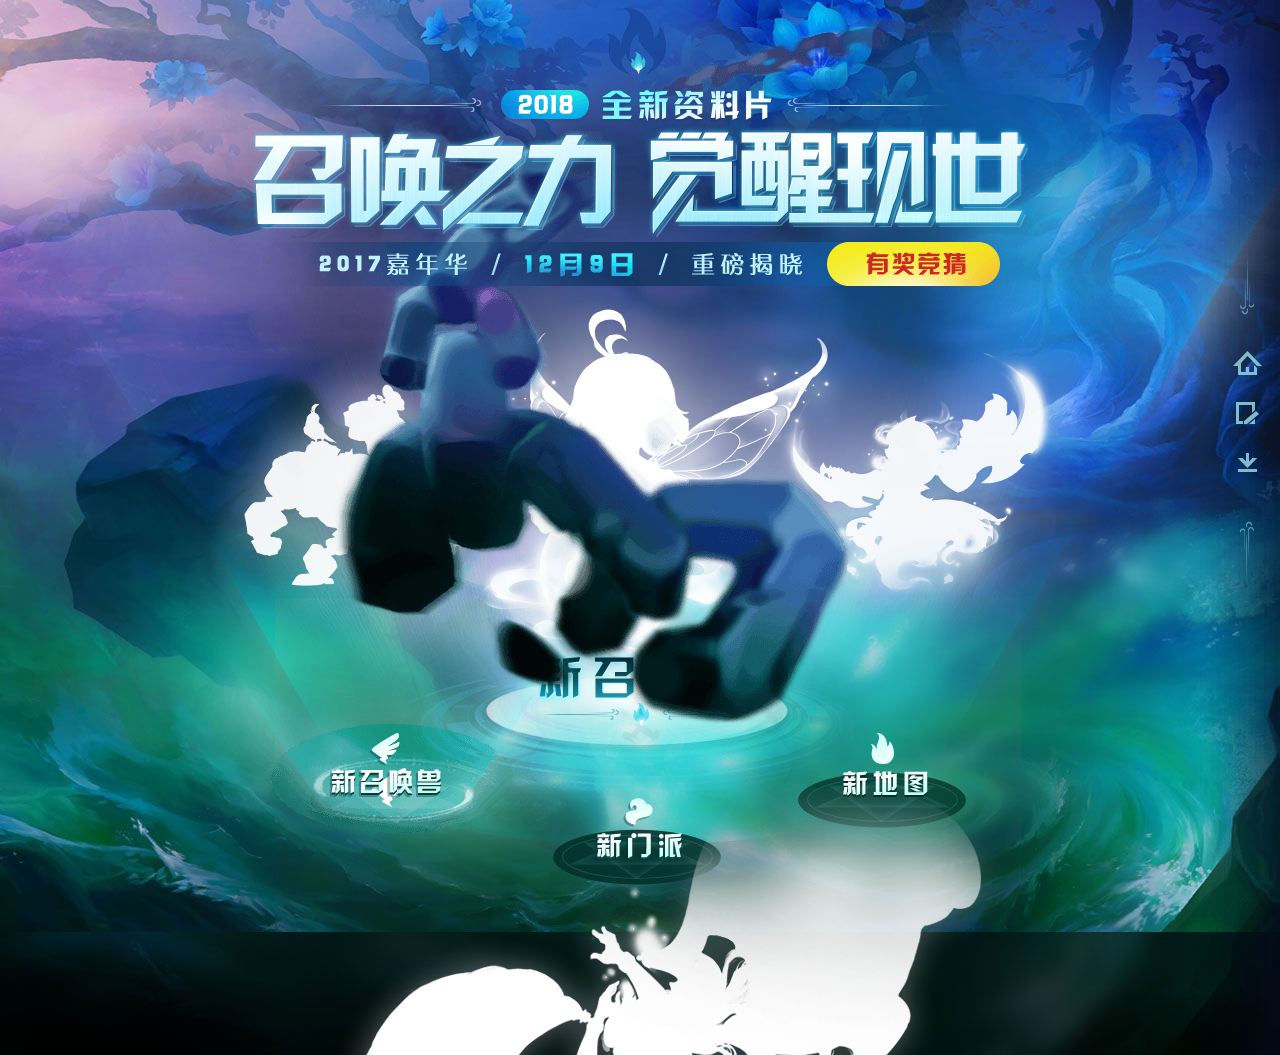
==== commit b9d51ef8: "xg" ====
--- a/index.html
+++ b/index.html
@@ -36,8 +36,6 @@
         <img id="share_pic" pub-name="分享图片" src="img/share.jpg">
         <div id="share_desc" pub-name="分享内容">《梦幻西游》电脑版全新资料片即将揭幕——召唤之力，觉醒现世</div>
     </div>
-    <!--此乃头部-->
-    <div id="NIE-topBar"></div>
     <div class="wrap" id="wrap">
         <div class="wbox">
             <div class="suolian-left layer" data-depth="0.2"></div>
@@ -77,11 +75,6 @@
                 </ul>
             </div>
         </div>
-
-        <!--此乃底部-->
-        <div class="footer">
-            <div id="NIE-copyRight"></div>
-        </div>
     </div>
     
     <div class="Layer"></div>
@@ -97,11 +90,10 @@
         <img id="myImg4" src="img/hb_l2.png">
     </div>
     <div style="display: none;" id="js_yingxiao" pub-name="营销点代码"></div><!--ignore-->  
-    <script charset="utf-8" src="https://nie.res.netease.com/comm/js/jquery(mixNIE).1.11.js"></script>
-    <script charset="utf-8" src="https://nie.res.netease.com/comm/js/nie/ref/jquery.superslide.js"></script>
+    <script charset="utf-8" src="js/lib/jquery(mixNIE).1.11.js"></script>
+    <script charset="utf-8" src="js/lib/jquery.superslide.js"></script>
     <script charset="utf-8" src="js/lib/jquery.mousewheel.js"></script>
     <script charset="utf-8" src="js/lib/parallax.js"></script>
-    <!-- <script charset="utf-8" src="js/app/flyflowers.js"></script>   -->
     <script charset="utf-8" src="js/app/bundle.js"></script>  
     <!--usemin js(pkg/app.js)-->   
     <script charset="utf-8" src="js/app/common.js"></script>    
